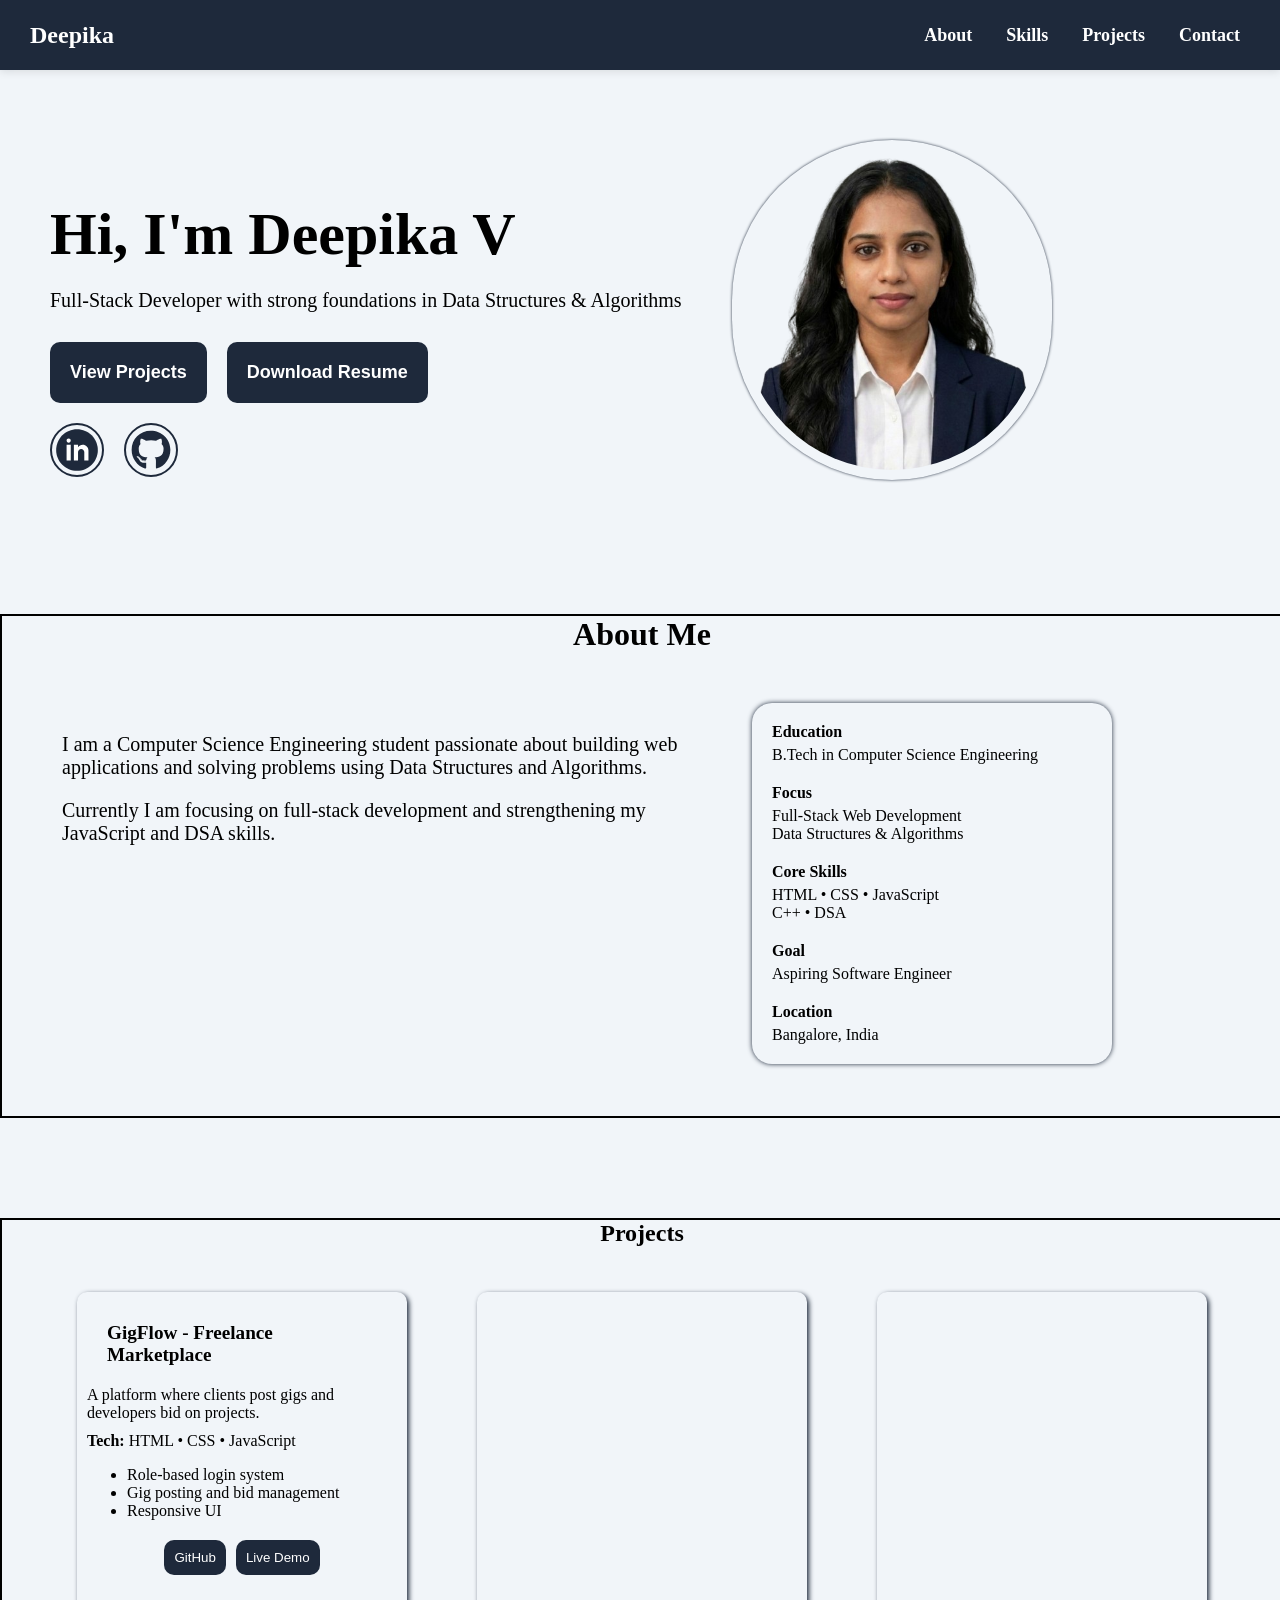
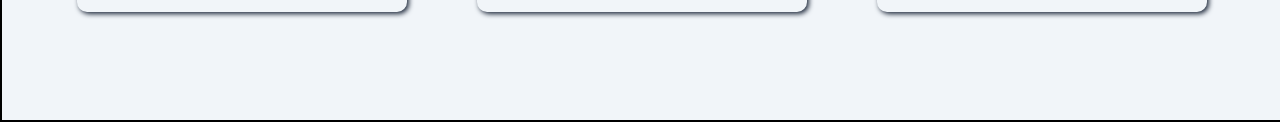
==== portfolio.html @ db2b68df "Created about section" ====
<!DOCTYPE html>
<html lang="en">

<head>
    <meta charset="UTF-8">
    <meta name="viewport" content="width=device-width, initial-scale=1.0">
    <title>Document</title>

    <link rel="stylesheet" href="portfolio.css">
</head>

<body>
    <div class="whole">
        <div class="navbar">
            <div class="leftNavbar"><a class="name">Deepika</a></div>
            <div class="rightNavbar">
                <a href="" class="about rightNav">About</a>
                <a href="" class="skills  rightNav">Skills</a>
                <a href="" class="projects rightNav">Projects</a>
                <a href="" class="contact rightNav">Contact</a>



            </div>

        </div>

        <div class="main">

            <!-- Hero Section -->
            <div class="hero">
                <div class="left">
                    <div class="greetings">Hi, I'm Deepika V</div>
                    <div class="position">Full-Stack Developer with strong foundations in Data Structures & Algorithms
                    </div>
                    <div class="buttons">
                        <button class="projectButton btn">View Projects</button>
                        <button class="projectButton btn">Download Resume</button>
                    </div>
                    <div class="logos">
                        <img class="linkedIn logo" src="Images/Logos/linkedIn (2).svg" alt="">
                        <img class="gitHub logo" src="Images/Logos/gitHub.svg" alt="">
                    </div>
                </div>
                <div class="right">
                    <img src="Images/Profile/Profile1.png" alt="" class="profile">
                </div>
            </div>

            <!-- About section -->
            <div class="aboutSection">
                <div class="aboutHeading">
                    <div class="aboutTitle"> About Me</div>

                </div>
                <div class="aboutData">
                    <div class="introduction">
                        <div class="aboutDetails">
                            <div class="detail1">I am a Computer Science Engineering student passionate about building
                                web applications and
                                solving problems using Data Structures and Algorithms.
                            </div>
                            <div class="detail2">
                                Currently I am focusing on full-stack development and strengthening my JavaScript and
                                DSA skills.</div>
                        </div>

                    </div>


                    <div class="information">
                        <div class="education">
                            <div class="educationHeading"> Education</div>
                            <div class="educationDetails">
                                B.Tech in Computer Science Engineering
                            </div>

                        </div>

                        <div class="focus">
                            <div class="focusHeading">
                                Focus
                            </div>
                            <div class="focus1">
                                Full-Stack Web Development
                            </div>
                            <div class="focus2">Data Structures & Algorithms</div>
                        </div>

                        <div class="coreSkills">
                            <div class="coreSkillsHeading">
                               Core Skills
                            </div>
                            <div class="coreSkills1">HTML • CSS • JavaScript</div>
                            <div class="coreSkills2">C++ • DSA</div>
                        </div>

                        <div class="goal">
                            <div class="goalHeading">Goal</div>
                            <div class="goalDetails">
                                Aspiring Software Engineer
                            </div>
                        </div>

                        <div class="location">
                            <div class="locationHeading">Location</div>
                            <div class="locationDetails">Bangalore, India</div>
                        </div>
                    </div>

                </div>

            </div>


            <!-- Project Section -->
            <div class="projectSection">
                <div class="ProjectsHeading">
                    <div class="heading">Projects</div>
                </div>
                <div class="projectCards">
                    <div class="projectCard projectCard1">
                        <div class="projectTitle">GigFlow - Freelance Marketplace</div>
                        <div class="projectDescription">A platform where clients post gigs and
                            developers bid on projects.</div>
                        <div class="projectTech">
                            <span class="tech">Tech:</span> HTML • CSS • JavaScript
                        </div>
                        <div class="projectInfo">
                            <ul class="info">

                                <li>Role-based login system</li>
                                <li>Gig posting and bid management</li>
                                <li>Responsive UI</li>
                            </ul>
                          
                        </div>
                        <div class="projectButtons">
                            <button class="projectGitHub projectGitHub1 "><a
                                    href="https://github.com/Deepikav123/Gig-flow-platform"
                                    class="git git1">GitHub</a></button>
                            <button class="projectDemo projectDemo1 "><a href="https://gigflowplatform.netlify.app"
                                    class="demo demo1">Live Demo</a></button>
                        </div>
                    </div>

                    <div class="projectCard projectCard2">

                    </div>
                    <div class="projectCard projectCard3">

                    </div>
                </div>

            </div>
        </div>
    </div>

    <script src="portfolio.js"></script>
</body>

</html>
---- portfolio.css ----
body {
    margin: 0px;
    padding: 0px;
    background-color: #f1f5f9;
}

.navbar {
    background-color: #1e293b;
    height: 70px;
    display: flex;
    justify-content: space-between;
    align-items: center;
    padding: 0px 30px;
    box-shadow: 0 2px 8px rgba(0, 0, 0, 0.1);
}

.leftNavbar {

    font-weight: bold;
    font-size: x-large;

}

.name {
    color: white;
    cursor: pointer;

}

.rightNavbar {
    display: flex;
    gap: 14px;
}

.rightNav {
    color: white;
    cursor: pointer;
    text-decoration: none;
    padding: 0px 10px;
    font-weight: bold;
    font-size: large;
}

.rightNav:hover {
    text-decoration: underline;
    font-size: larger;

}

/* Hero Section */

.hero {

    display: flex;
}

.left {
    margin-top: 130px;
    margin-left: 50px;
}

.right {
    margin: 70px 50px;
    /* margin-top: 70px; */
}

.profile {
    height: 320px;
    width: 300px;
    object-fit: cover;
    border-radius: 300px;
    box-shadow: 0px 0px 3px #1e293b;
    padding: 10px;
}

.greetings {
    font-weight: bolder;
    font-size: 60px;
    margin-bottom: 20px;
}

.position {
    /* font-weight: bold; */
    font-size: 20px;
}

.buttons {
    margin-top: 30px;
    display: flex;
    gap: 20px;
}

.btn {
    padding: 20px;
    border-radius: 10px;
    font-weight: bold;
    font-size: large;
    background-color: #1e293b;
    border: none;
    color: white;
}

.btn:hover {
    box-shadow: 1px 1px 3px #1e293b;
    cursor: pointer;
}

.logo {
    height: 50px;
    width: 50xp;
    border: 2px solid #1e293b;
    border-radius: 40px;
    /* padding: 6px; */
}

.logo:hover {
    box-shadow: 3px 3px 5px #1e293b;
}

.logos {
    margin-top: 20px;
    display: flex;
    gap: 20px;
}


/* About section */

.aboutSection {
    border: 2px solid black;
    height: 500px;
    width: 100%;
    margin-top: 60px;

}

.aboutData {
    margin: 50px 50px;
    display: flex;
    gap: 30px;
}

.aboutHeading {
    display: flex;
    justify-content: center;
    font-weight: bolder;
    font-size: xx-large;
}

.aboutDetails {
    padding: 10px;
    margin-top: 20px;

    font-size: 20px;
}

.detail1 {
    margin-bottom: 20px;
}

.introduction {
    width: 50vw;
}

.information {
    /* height: 300px; */
    width: 25vw;
    box-shadow: 0px 0px 5px #1e293b;
    border-radius: 20px;
    margin-left: 30px;
    padding: 20px;
    display: flex;
    flex-direction: column;
    gap: 20px;
}

.educationHeading,
.focusHeading,
.coreSkillsHeading,
.goalHeading,
.locationHeading {
    font-weight: bold;
    margin-bottom: 5px;
}
.information:hover {
    transform: translateY(-8px);
}






/* Project Section */
.projectSection {
    border: 2px solid black;
    height: 500px;
    width: 100%;
    margin-top: 100px;
}

.ProjectsHeading {
    display: flex;
    justify-content: center;
    font-weight: bolder;
    font-size: x-large;
}

.projectCards {

    height: 400px;
    margin: 25px 40px;
    display: grid;
    grid-template-columns: 1fr 1fr 1fr;
}

.projectCard {
    /* border: 1px solid  ; */
    box-shadow: 2px 2px 5px #1e293b;
    height: 300px;
    margin: 20px 35px;
    border-radius: 10px;
    padding: 10px;
}

.projectCard:hover {
    transform: translateY(-8px);
}



















/* Project Card */
.projectTitle {
    margin: 20px;
    font-weight: bold;
    font-size: larger;
}

.projectDescription {
    font-size: medium;
    margin-bottom: 10px;
}

.projectTech {
    font-size: medium;
    margin-bottom: 10px;

}

.tech {
    font-weight: bold;
}

.projectButtons {
    margin: 20px 0px;
    display: flex;
    justify-content: center;
    gap: 10px;
}

.git,
.demo {

    text-decoration: none;
    color: white;
}

.projectGitHub,
.projectDemo {
    padding: 10px;
    border-radius: 10px;
    border: none;
    background-color: #1e293b;
}

.projectGitHub:hover,
.projectDemo:hover {
    box-shadow: 3px 3px 3px #131924;

}
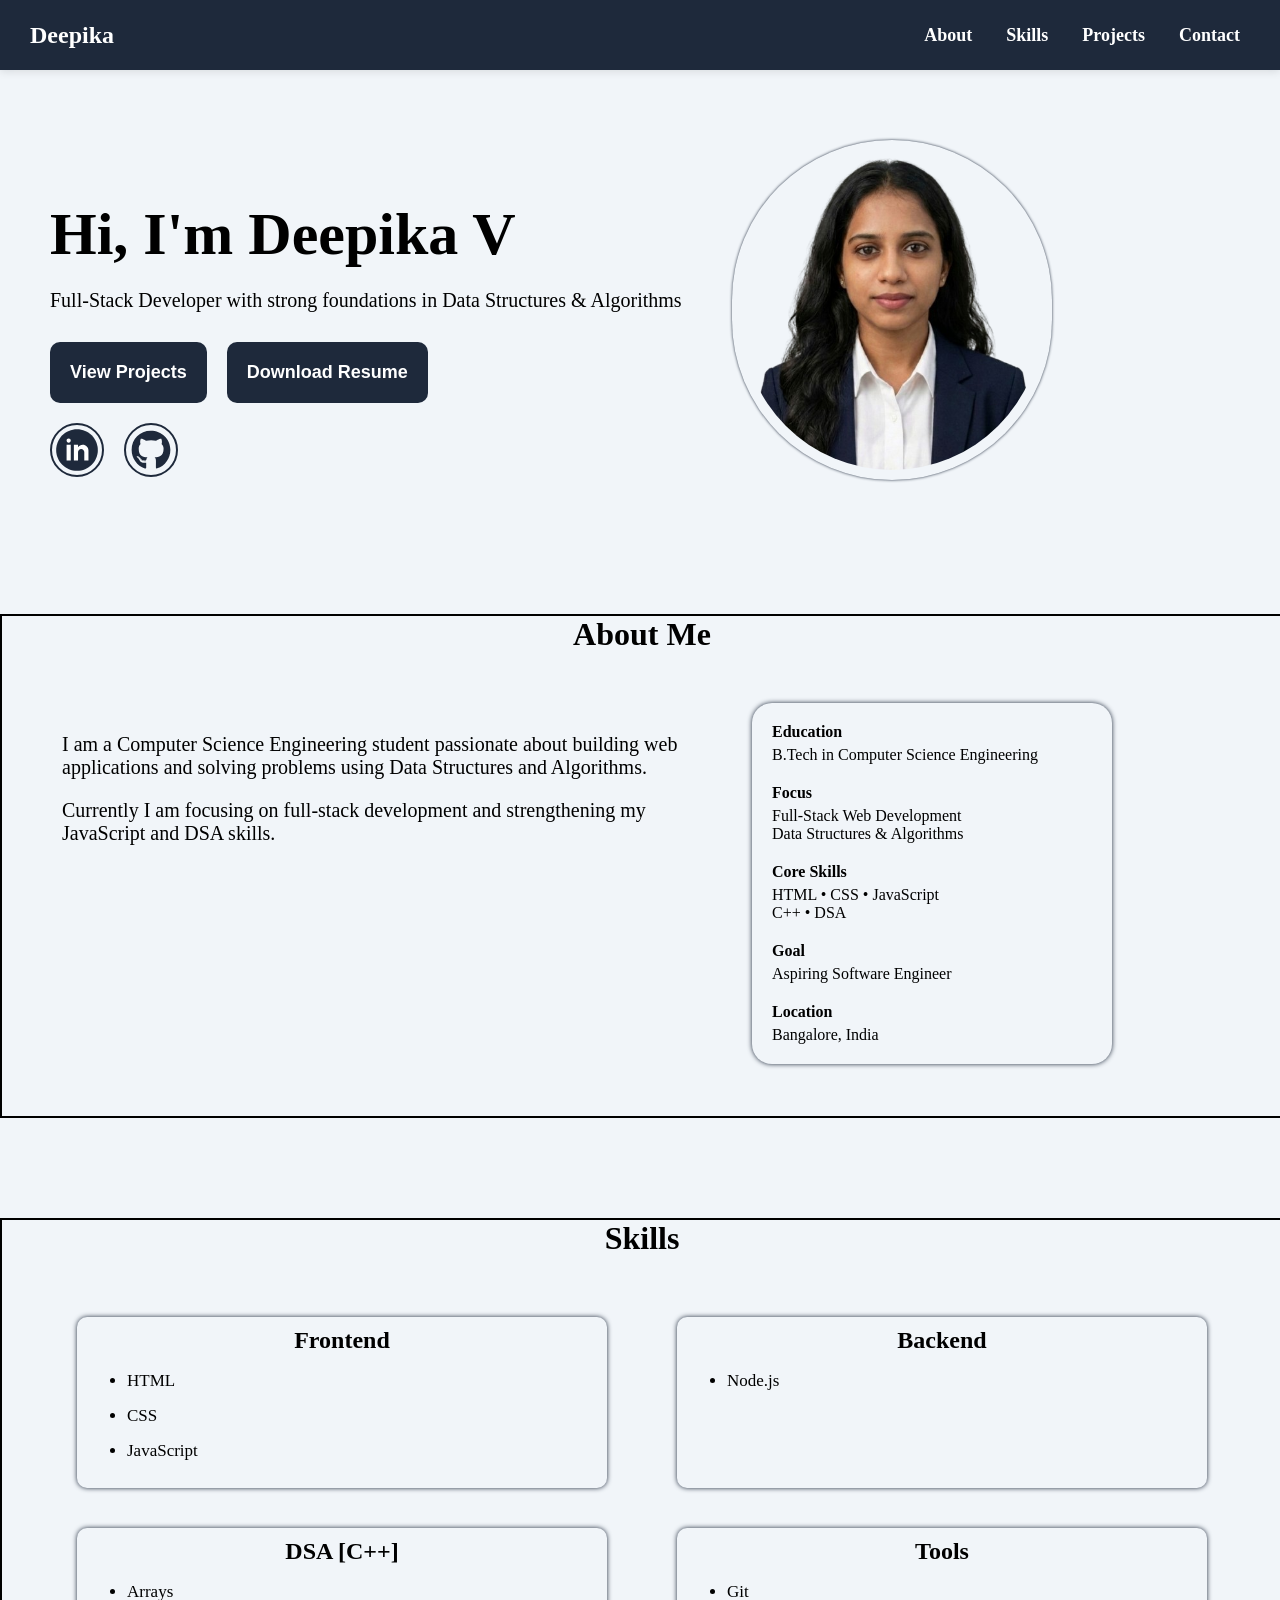
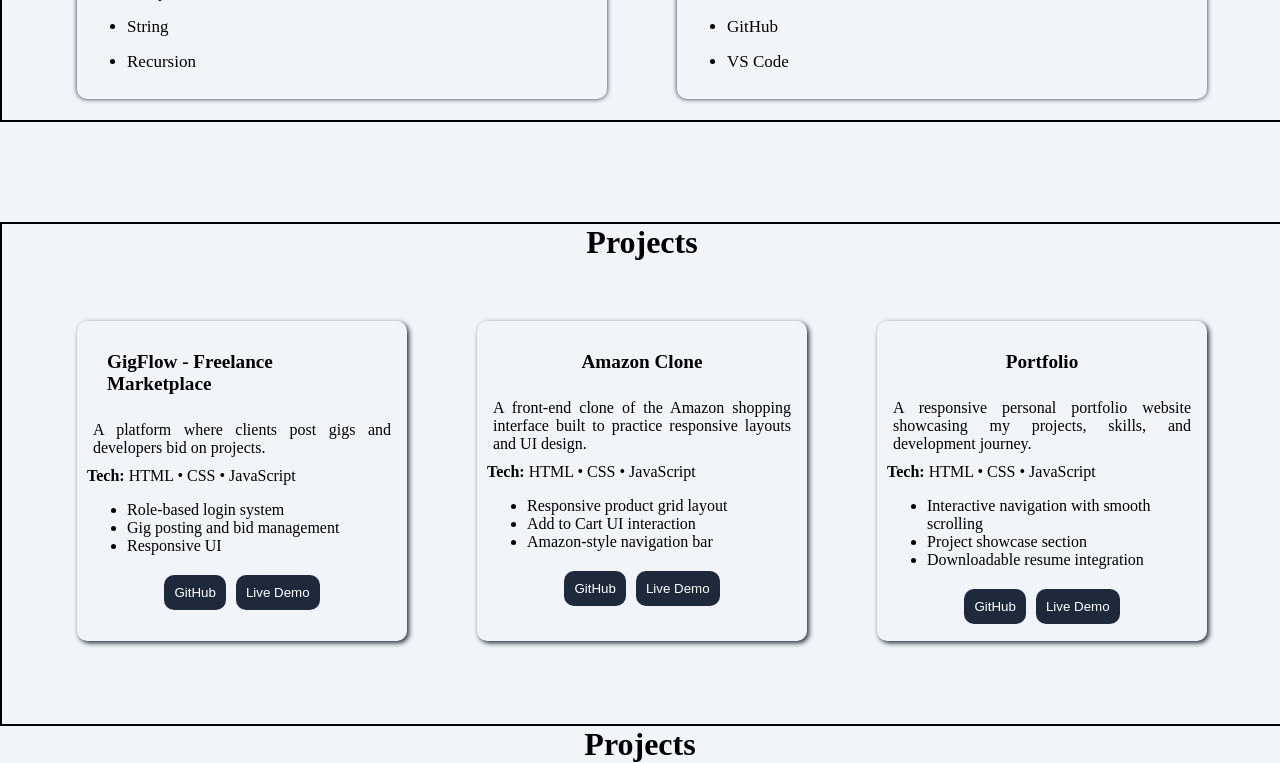
==== commit 2f017500: "Completed project and skill section" ====
--- a/portfolio.html
+++ b/portfolio.html
@@ -14,9 +14,9 @@
         <div class="navbar">
             <div class="leftNavbar"><a class="name">Deepika</a></div>
             <div class="rightNavbar">
-                <a href="" class="about rightNav">About</a>
-                <a href="" class="skills  rightNav">Skills</a>
-                <a href="" class="projects rightNav">Projects</a>
+                <a href="#about" class="about rightNav">About</a>
+                <a href="#skills" class="skills  rightNav">Skills</a>
+                <a href="#project" class="projects rightNav">Projects</a>
                 <a href="" class="contact rightNav">Contact</a>
 
 
@@ -48,7 +48,7 @@
             </div>
 
             <!-- About section -->
-            <div class="aboutSection">
+            <div class="aboutSection" id="about">
                 <div class="aboutHeading">
                     <div class="aboutTitle"> About Me</div>
 
@@ -89,7 +89,7 @@
 
                         <div class="coreSkills">
                             <div class="coreSkillsHeading">
-                               Core Skills
+                                Core Skills
                             </div>
                             <div class="coreSkills1">HTML • CSS • JavaScript</div>
                             <div class="coreSkills2">C++ • DSA</div>
@@ -112,15 +112,81 @@
 
             </div>
 
+            <!-- Skills Section -->
+            <div class="skillsSection" id="skills">
+                <div class="skillsHeading">
+                    <div class="heading">Skills</div>
+                </div>
+                <div class="skillCards">
+                    <div class="skillCard frontend">
+                        <div class="skillHeading">
+                            <div class="skillTitle">
+                                Frontend
+                            </div>
+                        </div>
+                        <ul class="skill">
+                            <li>HTML</li>
+                            <li>CSS</li>
+                            <li>JavaScript</li>
+                        </ul>
+                    </div>
+
+
+                    <div class="skillCard backend">
+                        <div class="skillHeading">
+                            <div class="skillTitle">
+                                Backend
+                            </div>
+                        </div>
+                        <ul class="skill">
+                            <li>Node.js</li>
+                        </ul>
+                    </div>
+
+
+
+                    <div class="skillCard dsa">
+                        <div class="skillHeading">
+                            <div class="skillTitle">
+                                DSA [C++]
+                            </div>
+                        </div>
+                        <ul class="skill">
+                            <li>Arrays</li>
+                            <li>String</li>
+                            <li>Recursion</li>
+                        </ul>
+                    </div>
+
+
+
+                    <div class="skillCard tools">
+                        <div class="skillHeading">
+                            <div class="skillTitle">
+                                Tools
+                            </div>
+                        </div>
+                        <ul class="skill">
+                            <li>Git</li>
+                            <li>GitHub</li>
+                            <li>VS Code</li>
+                        </ul>
+                    </div>
+                </div>
+
+
+            </div>
 
             <!-- Project Section -->
-            <div class="projectSection">
+            <div class="projectSection" id="project">
                 <div class="ProjectsHeading">
                     <div class="heading">Projects</div>
                 </div>
                 <div class="projectCards">
                     <div class="projectCard projectCard1">
-                        <div class="projectTitle">GigFlow - Freelance Marketplace</div>
+                        <div class="projectTitleHeading">
+                            <div class="projectTitle">GigFlow - Freelance Marketplace</div>
+                        </div>
                         <div class="projectDescription">A platform where clients post gigs and
                             developers bid on projects.</div>
                         <div class="projectTech">
@@ -133,7 +199,7 @@
                                 <li>Gig posting and bid management</li>
                                 <li>Responsive UI</li>
                             </ul>
-                          
+
                         </div>
                         <div class="projectButtons">
                             <button class="projectGitHub projectGitHub1 "><a
@@ -145,14 +211,71 @@
                     </div>
 
                     <div class="projectCard projectCard2">
+                        <div class="projectTitleHeading">
+
+                            <div class="projectTitle">Amazon Clone</div>
+                        </div>
+                        <div class="projectDescription">A front-end clone of the Amazon shopping interface built to
+                            practice responsive layouts and UI design.</div>
+                        <div class="projectTech">
+                            <span class="tech">Tech:</span> HTML • CSS • JavaScript
+                        </div>
+                        <div class="projectInfo">
+                            <ul class="info">
+
+                                <li>Responsive product grid layout</li>
+                                <li>Add to Cart UI interaction</li>
+                                <li>Amazon-style navigation bar</li>
+                            </ul>
+
+                        </div>
+                        <div class="projectButtons">
+                            <button class="projectGitHub projectGitHub1 "><a
+                                    href="https://github.com/Deepikav123/Amazon.git"
+                                    class="git git1">GitHub</a></button>
+                            <button class="projectDemo projectDemo1 "><a href="https://deepika-amazon-clone.netlify.app"
+                                    class="demo demo1">Live Demo</a></button>
+                        </div>
 
                     </div>
                     <div class="projectCard projectCard3">
-
-                    </div>
-                </div>
-
-            </div>
+                        <div class="projectTitleHeading">
+
+                            <div class="projectTitle">Portfolio</div>
+                        </div>
+                        <div class="projectDescription">A responsive personal portfolio website showcasing my projects,
+                            skills, and development journey.</div>
+                        <div class="projectTech">
+                            <span class="tech">Tech:</span> HTML • CSS • JavaScript
+                        </div>
+                        <div class="projectInfo">
+                            <ul class="info">
+
+                                <li>Interactive navigation with smooth scrolling</li>
+                                <li>Project showcase section</li>
+                                <li>Downloadable resume integration</li>
+                            </ul>
+
+                        </div>
+                        <div class="projectButtons">
+                            <button class="projectGitHub projectGitHub1 "><a
+                                    href="https://github.com/Deepikav123/Amazon.git"
+                                    class="git git1">GitHub</a></button>
+                            <button class="projectDemo projectDemo1 "><a href="https://deepika-amazon-clone.netlify.app"
+                                    class="demo demo1">Live Demo</a></button>
+                        </div>
+                    </div>
+                </div>
+
+            </div>
+
+
+            <!-- Contact Section -->
+             <div class="Section" id="project">
+                <div class="ProjectsHeading">
+                    <div class="heading">Projects</div>
+                </div>
+                </div>
         </div>
     </div>
 
--- a/portfolio.css
+++ b/portfolio.css
@@ -1,3 +1,7 @@
+html {
+    scroll-behavior: smooth;
+}
+
 body {
     margin: 0px;
     padding: 0px;
@@ -182,13 +186,56 @@
     font-weight: bold;
     margin-bottom: 5px;
 }
+
 .information:hover {
     transform: translateY(-8px);
 }
 
-
-
-
+/* Skill Section */
+.skillsSection {
+    border: 2px solid black;
+    height: 500px;
+    width: 100%;
+    margin-top: 100px;
+}
+
+.skillsHeading {
+    display: flex;
+    justify-content: center;
+    font-weight: bolder;
+    font-size: xx-large;
+}
+
+.skillCards {
+    height: 250px;
+    margin: 40px 40px;
+    display: grid;
+    grid-template-columns: 1fr 1fr;
+}
+
+.skillCard {
+    box-shadow: 0px 0px 5px #1e293b;
+  
+    margin: 20px 35px;
+    border-radius: 10px;
+    padding: 10px;
+}
+.skillHeading{
+    display: flex;
+    justify-content: center;
+    font-weight: bold;
+    font-size: x-large;
+}
+.skill{
+    display: flex;
+    flex-direction: column;
+    gap: 15px;
+    font-size: 17px;
+}
+
+.skillCard:hover{
+      transform: translateY(-8px);
+}
 
 
 /* Project Section */
@@ -203,13 +250,18 @@
     display: flex;
     justify-content: center;
     font-weight: bolder;
-    font-size: x-large;
+    font-size: xx-large;
+}
+
+.projectTitleHeading {
+    display: flex;
+    justify-content: center;
 }
 
 .projectCards {
 
     height: 400px;
-    margin: 25px 40px;
+    margin: 40px 40px;
     display: grid;
     grid-template-columns: 1fr 1fr 1fr;
 }
@@ -227,6 +279,11 @@
     transform: translateY(-8px);
 }
 
+.projectDescription {
+    text-align: justify;
+    margin: 6px;
+}
+
 
 
 
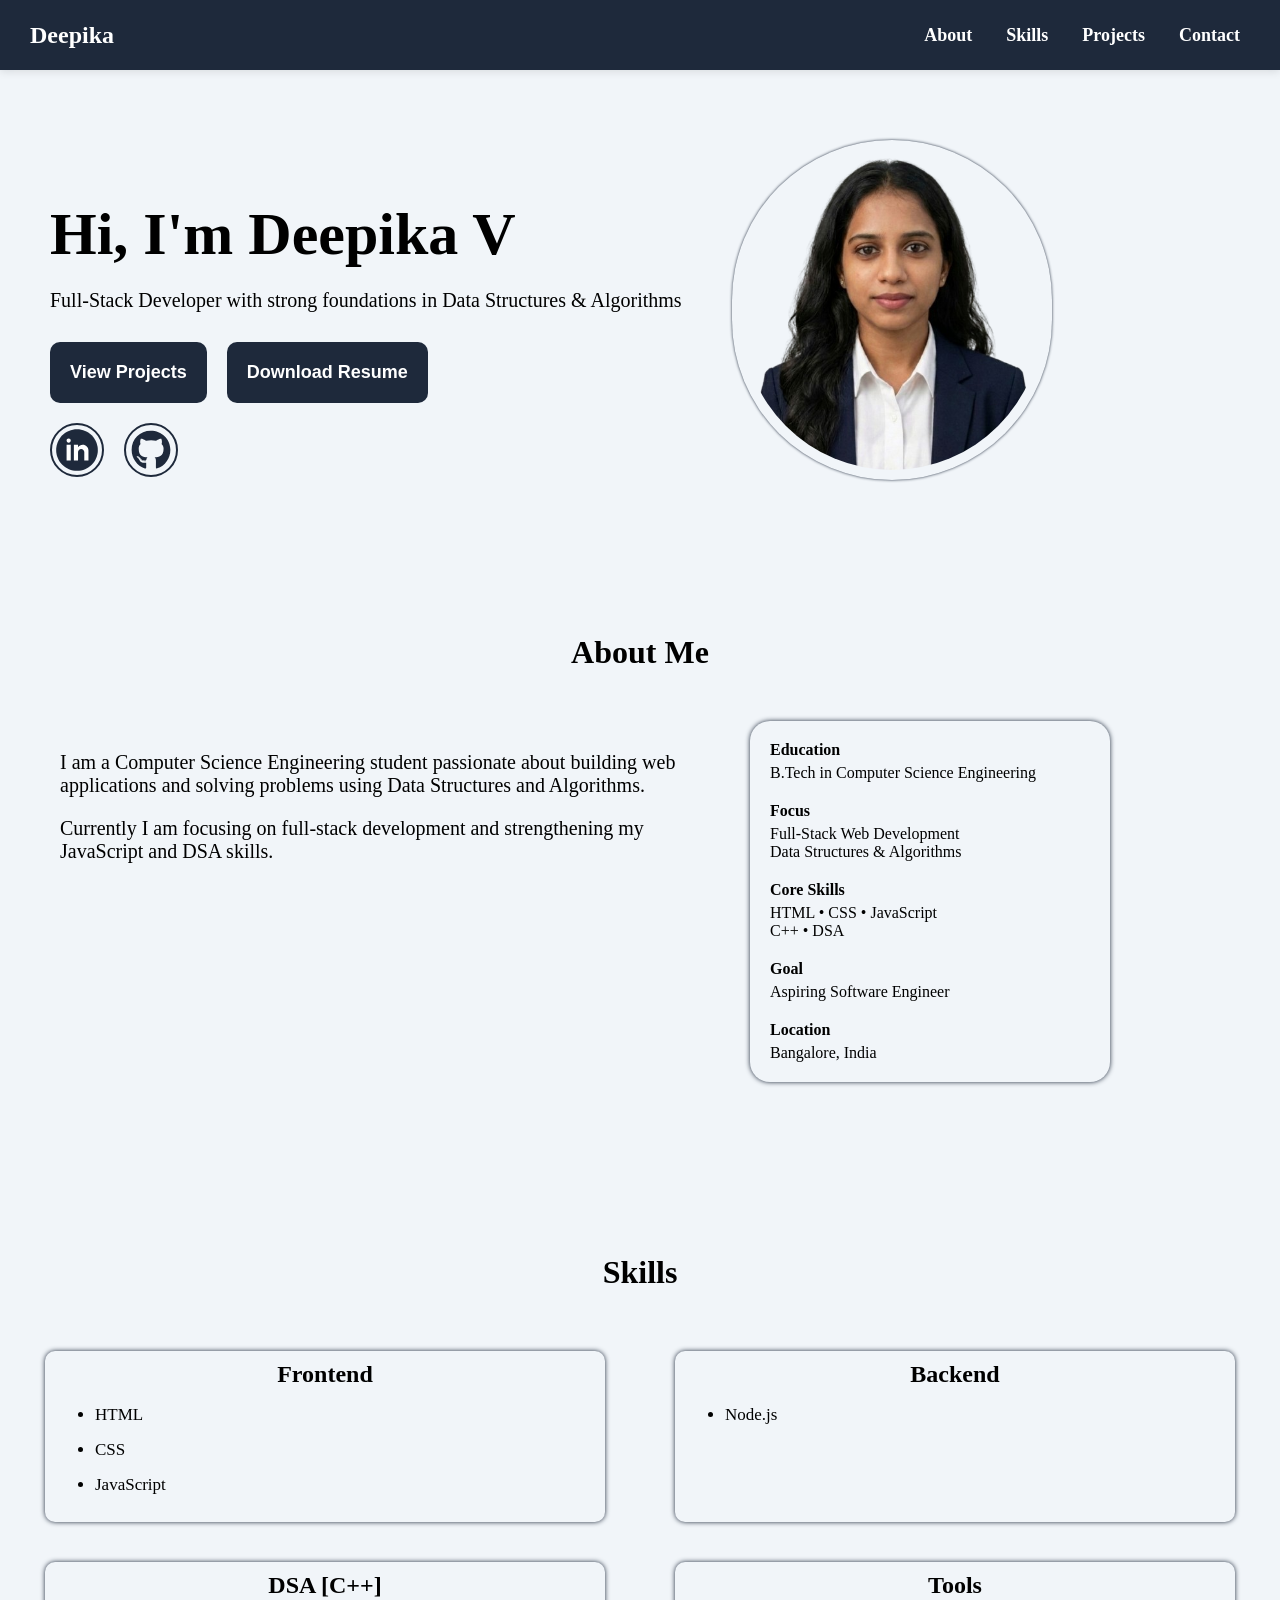
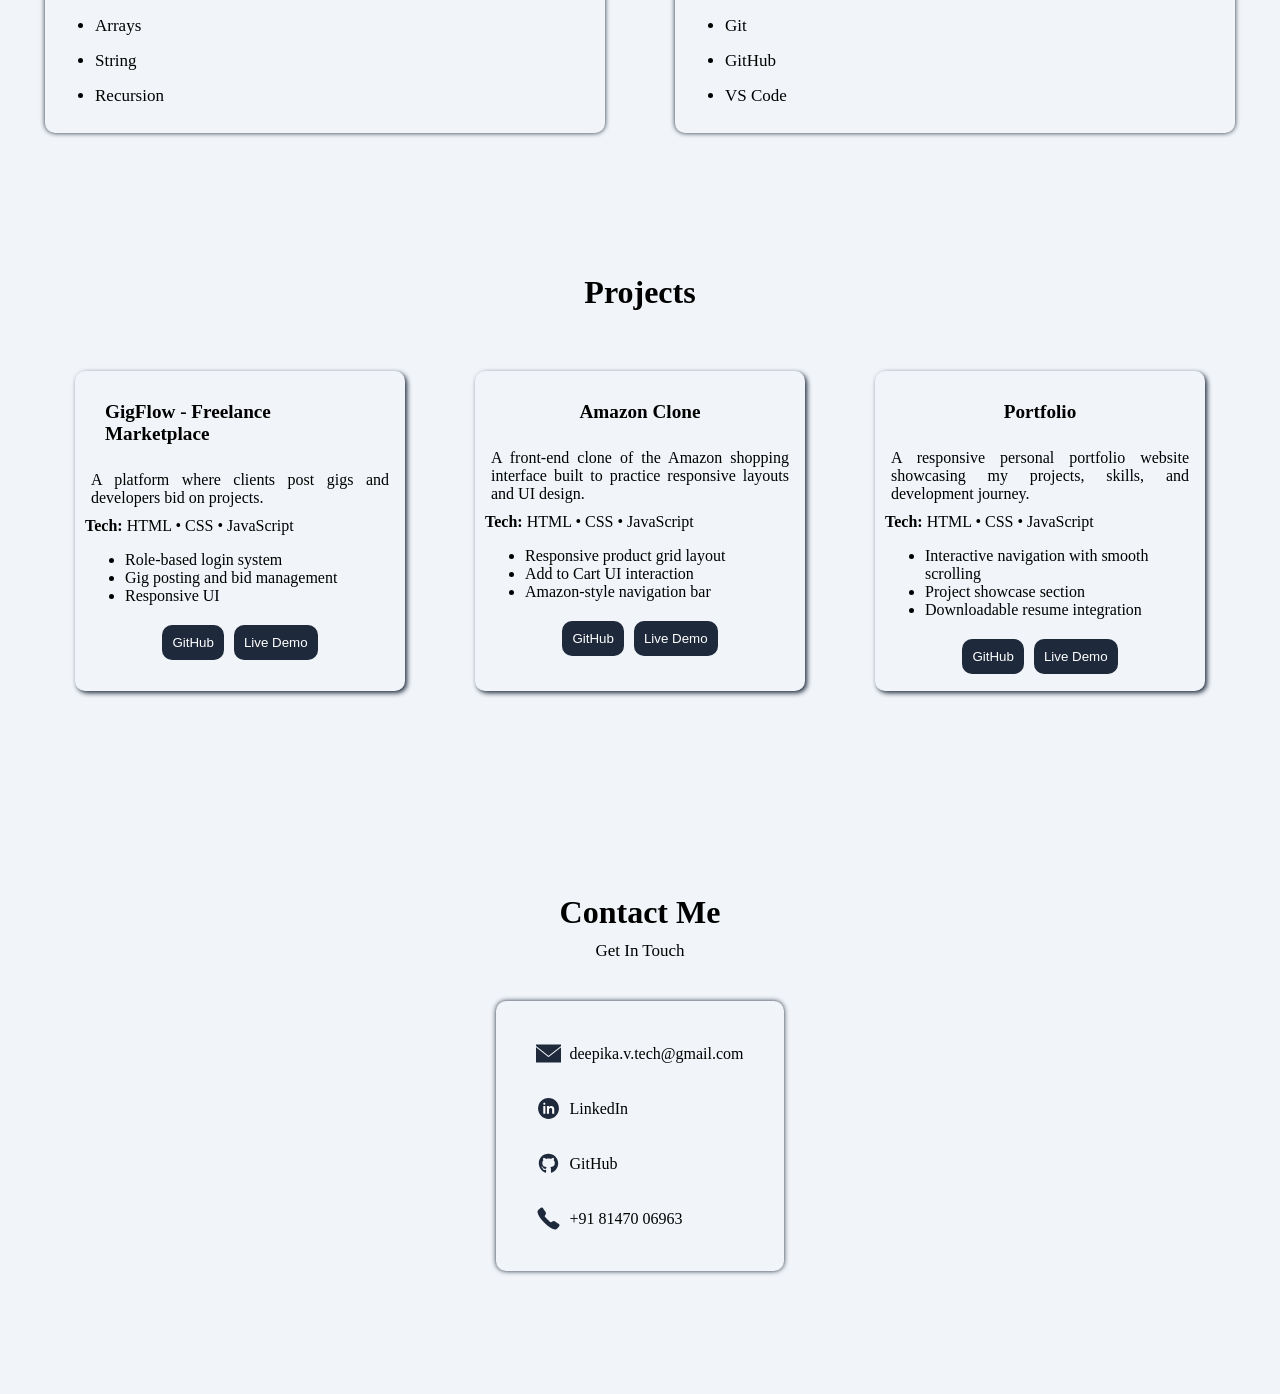
==== commit a8f546e0: "Completed contact section" ====
--- a/portfolio.html
+++ b/portfolio.html
@@ -17,7 +17,7 @@
                 <a href="#about" class="about rightNav">About</a>
                 <a href="#skills" class="skills  rightNav">Skills</a>
                 <a href="#project" class="projects rightNav">Projects</a>
-                <a href="" class="contact rightNav">Contact</a>
+                <a href="#contact" class="contact rightNav">Contact</a>
 
 
 
@@ -34,8 +34,11 @@
                     <div class="position">Full-Stack Developer with strong foundations in Data Structures & Algorithms
                     </div>
                     <div class="buttons">
-                        <button class="projectButton btn">View Projects</button>
-                        <button class="projectButton btn">Download Resume</button>
+                        <button class="projectButton btn"><a href="#project" class="viewButton">View
+                                Projects</a></button>
+                        <button class="projectButton btn"><a href="Deepika-Resume.pdf" download class="downloadButton">
+                               Download Resume
+                            </a></button>
                     </div>
                     <div class="logos">
                         <img class="linkedIn logo" src="Images/Logos/linkedIn (2).svg" alt="">
@@ -271,11 +274,45 @@
 
 
             <!-- Contact Section -->
-             <div class="Section" id="project">
-                <div class="ProjectsHeading">
-                    <div class="heading">Projects</div>
-                </div>
-                </div>
+            <div class="contactSection" id="contact">
+                <div class="ContactHeading">
+                    <div class="ContHeading">Contact Me</div>
+                    <div class="subHeading">Get In Touch</div>
+                </div>
+
+                <div class="contactCard">
+                    <div class="card">
+                        <div class="emailContacts">
+                            <img src="Images/Icons/Email.png" alt="" class="emailIcon Icon ">
+                            <div class="emailId">deepika.v.tech@gmail.com</div>
+                        </div>
+                        <div class="linkedInContacts">
+                            <img src="Images/Logos/linkedIn (2).svg" alt="" class="linkedInIcon Icon ">
+                            <div class="linkedInId">
+
+                                <a href="https://www.linkedin.com/in/deepikav09" target="_blank" class="link">
+                                    LinkedIn
+                                </a>
+                            </div>
+                        </div>
+                        <div class="gitHubContacts">
+                            <img src="Images/Logos/gitHub.svg" alt="" class="gitHubIcon Icon ">
+
+
+
+
+                            <a href="https://github.com/Deepikav123" target="_blank" class="link">
+                                GitHub
+                            </a>
+                        </div>
+                        <div class="phoneContacts">
+                            <img src="Images/Icons/phone.png" alt="" class="phoneIcon Icon ">
+                            <div class="phoneNumber">+91 81470 06963</div>
+                        </div>
+                    </div>
+
+                </div>
+            </div>
         </div>
     </div>
 
--- a/portfolio.css
+++ b/portfolio.css
@@ -82,7 +82,10 @@
     font-size: 60px;
     margin-bottom: 20px;
 }
-
+.viewButton,.downloadButton{
+    text-decoration: none;
+    color: white;
+}
 .position {
     /* font-weight: bold; */
     font-size: 20px;
@@ -131,7 +134,7 @@
 /* About section */
 
 .aboutSection {
-    border: 2px solid black;
+ padding-top: 20px;
     height: 500px;
     width: 100%;
     margin-top: 60px;
@@ -193,7 +196,7 @@
 
 /* Skill Section */
 .skillsSection {
-    border: 2px solid black;
+padding-top: 20px;
     height: 500px;
     width: 100%;
     margin-top: 100px;
@@ -208,39 +211,41 @@
 
 .skillCards {
     height: 250px;
-    margin: 40px 40px;
+    margin: 40px 10px;
     display: grid;
     grid-template-columns: 1fr 1fr;
 }
 
 .skillCard {
     box-shadow: 0px 0px 5px #1e293b;
-  
+
     margin: 20px 35px;
     border-radius: 10px;
     padding: 10px;
 }
-.skillHeading{
+
+.skillHeading {
     display: flex;
     justify-content: center;
     font-weight: bold;
     font-size: x-large;
 }
-.skill{
+
+.skill {
     display: flex;
     flex-direction: column;
     gap: 15px;
     font-size: 17px;
 }
 
-.skillCard:hover{
-      transform: translateY(-8px);
+.skillCard:hover {
+    transform: translateY(-8px);
 }
 
 
 /* Project Section */
 .projectSection {
-    border: 2px solid black;
+padding-top: 20px;
     height: 500px;
     width: 100%;
     margin-top: 100px;
@@ -286,22 +291,6 @@
 
 
 
-
-
-
-
-
-
-
-
-
-
-
-
-
-
-
-
 /* Project Card */
 .projectTitle {
     margin: 20px;
@@ -350,4 +339,73 @@
 .projectDemo:hover {
     box-shadow: 3px 3px 3px #131924;
 
+}
+
+/* Contact Section */
+.contactSection {
+padding-top: 20px;
+    height: 500px;
+    width: 100%;
+    margin-top: 100px;
+}
+
+.ContactHeading {
+    display: flex;
+    flex-direction: column;
+    align-items: center;
+    gap: 10px;
+}
+
+.ContHeading {
+    font-weight: bolder;
+    font-size: xx-large;
+}
+
+.subHeading {
+    font-size: 17px;
+}
+
+.contactCard {
+    display: flex;
+    justify-content: center;
+}
+
+.card {
+   border-radius: 10px;
+    box-shadow: 0px 0px 5px #1e293b;
+    margin: 40px;
+    padding: 40px;
+    display: flex;
+    flex-direction: column;
+    gap: 30px;
+}
+
+.emailContacts,
+.linkedInContacts,
+.gitHubContacts,
+.phoneContacts {
+    display: flex;
+    align-items: center;
+    gap: 8px;
+}
+
+.Icon {
+    height: 25px;
+    width: 25px;
+}
+.link{
+    text-decoration: none;
+    color: black;
+}
+
+/* Responsivesness */
+
+/* Mobile */
+@media (max-width: 768px) {
+
+}
+
+/* Small mobile */
+@media (max-width: 480px) {
+
 }
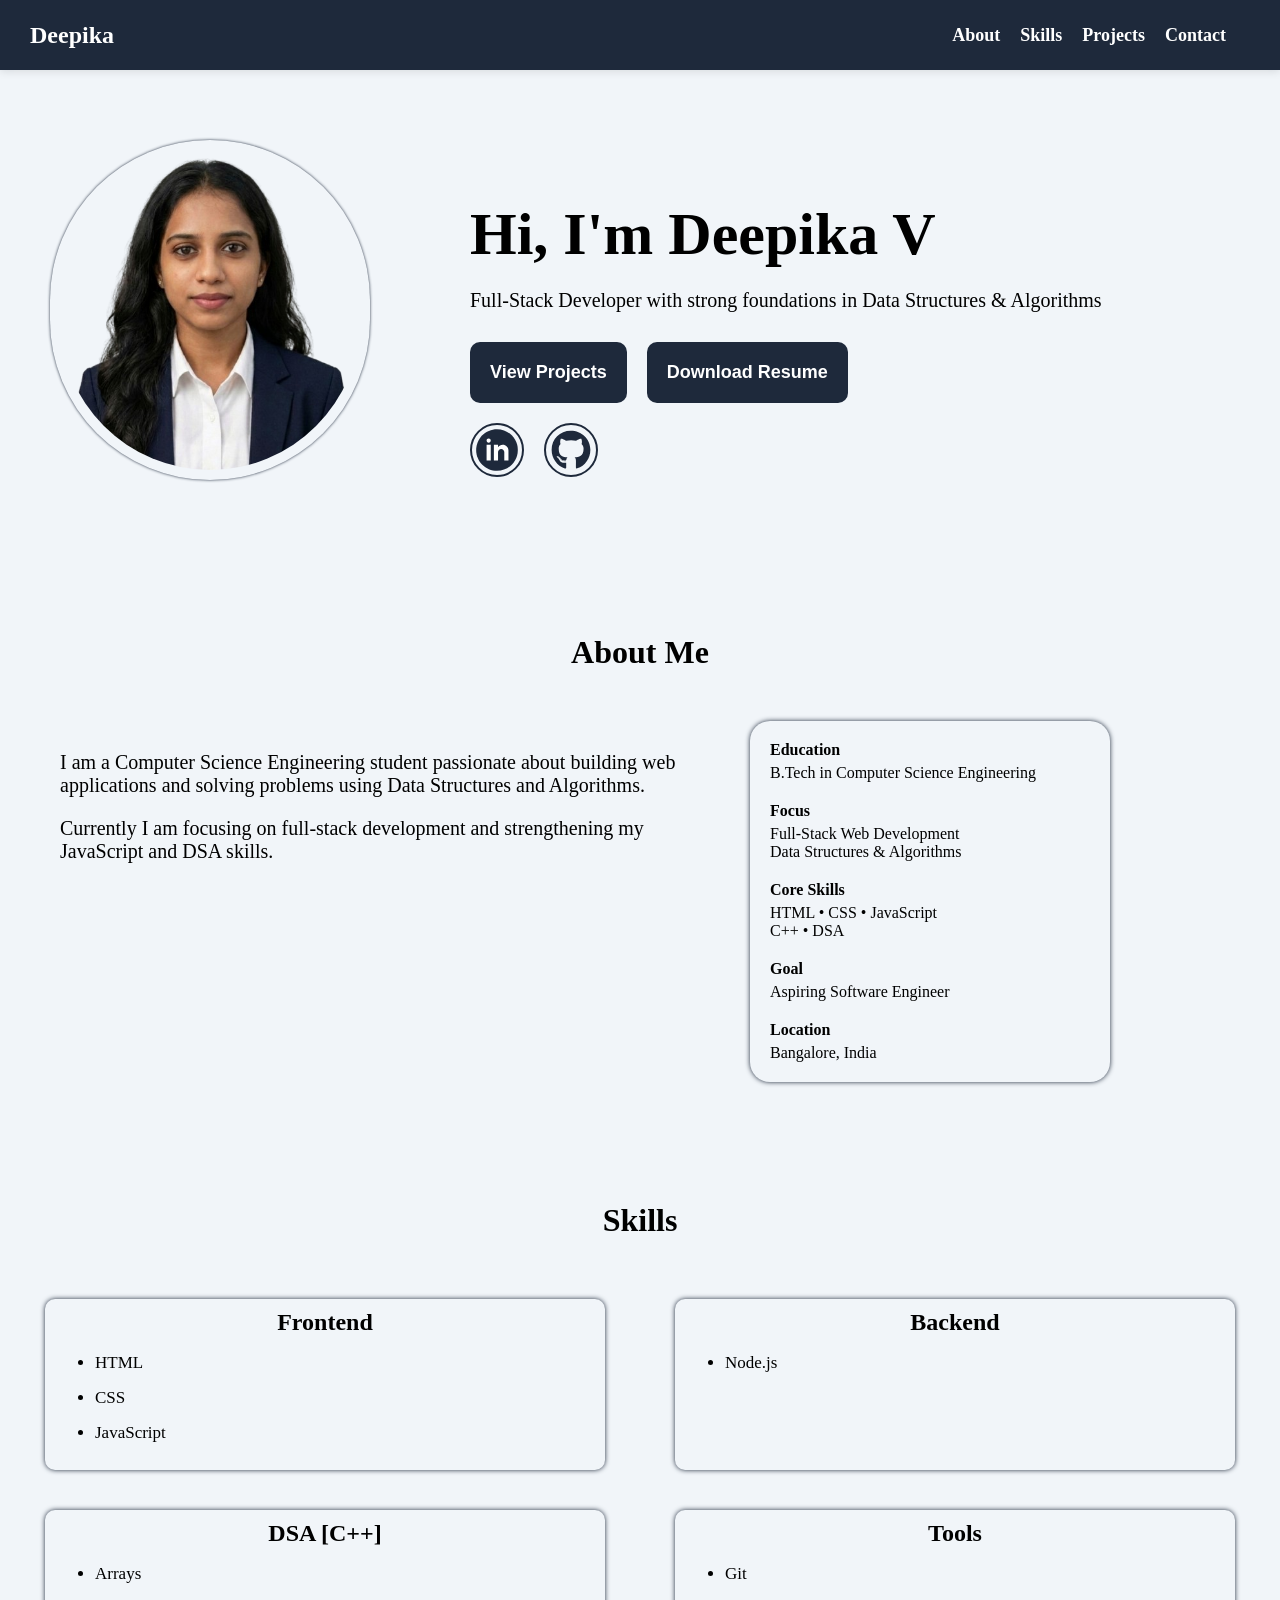
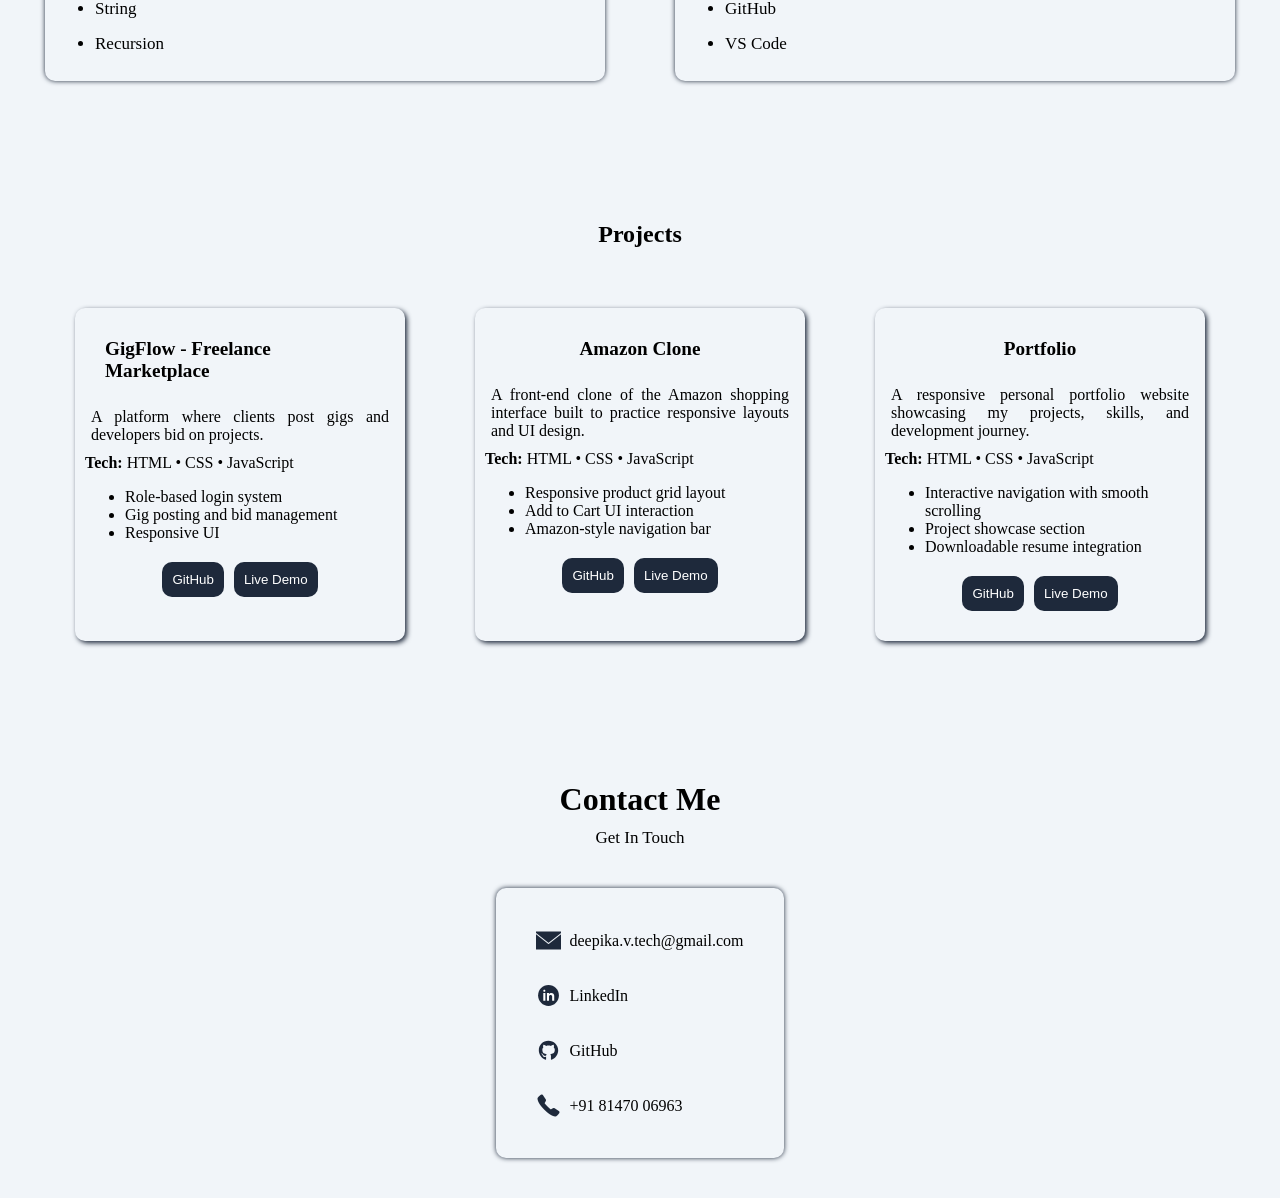
==== commit eb3b831a: "Made it responsive" ====
--- a/portfolio.html
+++ b/portfolio.html
@@ -14,13 +14,19 @@
         <div class="navbar">
             <div class="leftNavbar"><a class="name">Deepika</a></div>
             <div class="rightNavbar">
-                <a href="#about" class="about rightNav">About</a>
-                <a href="#skills" class="skills  rightNav">Skills</a>
-                <a href="#project" class="projects rightNav">Projects</a>
-                <a href="#contact" class="contact rightNav">Contact</a>
-
-
-
+                <div class="rightNavlinks">
+                    <a href="#about" class="about rightNav">About</a>
+                    <a href="#skills" class="skills  rightNav">Skills</a>
+                    <a href="#project" class="projects rightNav">Projects</a>
+                    <a href="#contact" class="contact rightNav">Contact</a>
+                </div>
+
+                <div class="hamburger">
+                    <img src="Images/Icons/hamburger-menu.svg" alt="" class="hamburgerIcon">
+                    <img src="Images/Icons/close.png" alt="" class="closeIcon">
+
+
+                </div>
             </div>
 
         </div>
@@ -29,6 +35,9 @@
 
             <!-- Hero Section -->
             <div class="hero">
+                <div class="right">
+                    <img src="Images/Profile/Profile1.png" alt="" class="profile">
+                </div>
                 <div class="left">
                     <div class="greetings">Hi, I'm Deepika V</div>
                     <div class="position">Full-Stack Developer with strong foundations in Data Structures & Algorithms
@@ -37,16 +46,13 @@
                         <button class="projectButton btn"><a href="#project" class="viewButton">View
                                 Projects</a></button>
                         <button class="projectButton btn"><a href="Deepika-Resume.pdf" download class="downloadButton">
-                               Download Resume
+                                Download Resume
                             </a></button>
                     </div>
                     <div class="logos">
                         <img class="linkedIn logo" src="Images/Logos/linkedIn (2).svg" alt="">
                         <img class="gitHub logo" src="Images/Logos/gitHub.svg" alt="">
                     </div>
-                </div>
-                <div class="right">
-                    <img src="Images/Profile/Profile1.png" alt="" class="profile">
                 </div>
             </div>
 
@@ -70,47 +76,47 @@
 
                     </div>
 
-
-                    <div class="information">
-                        <div class="education">
-                            <div class="educationHeading"> Education</div>
-                            <div class="educationDetails">
-                                B.Tech in Computer Science Engineering
-                            </div>
-
-                        </div>
-
-                        <div class="focus">
-                            <div class="focusHeading">
-                                Focus
-                            </div>
-                            <div class="focus1">
-                                Full-Stack Web Development
-                            </div>
-                            <div class="focus2">Data Structures & Algorithms</div>
-                        </div>
-
-                        <div class="coreSkills">
-                            <div class="coreSkillsHeading">
-                                Core Skills
-                            </div>
-                            <div class="coreSkills1">HTML • CSS • JavaScript</div>
-                            <div class="coreSkills2">C++ • DSA</div>
-                        </div>
-
-                        <div class="goal">
-                            <div class="goalHeading">Goal</div>
-                            <div class="goalDetails">
-                                Aspiring Software Engineer
-                            </div>
-                        </div>
-
-                        <div class="location">
-                            <div class="locationHeading">Location</div>
-                            <div class="locationDetails">Bangalore, India</div>
-                        </div>
-                    </div>
-
+                    <div class="info">
+                        <div class="information">
+                            <div class="education">
+                                <div class="educationHeading"> Education</div>
+                                <div class="educationDetails">
+                                    B.Tech in Computer Science Engineering
+                                </div>
+
+                            </div>
+
+                            <div class="focus">
+                                <div class="focusHeading">
+                                    Focus
+                                </div>
+                                <div class="focus1">
+                                    Full-Stack Web Development
+                                </div>
+                                <div class="focus2">Data Structures & Algorithms</div>
+                            </div>
+
+                            <div class="coreSkills">
+                                <div class="coreSkillsHeading">
+                                    Core Skills
+                                </div>
+                                <div class="coreSkills1">HTML • CSS • JavaScript</div>
+                                <div class="coreSkills2">C++ • DSA</div>
+                            </div>
+
+                            <div class="goal">
+                                <div class="goalHeading">Goal</div>
+                                <div class="goalDetails">
+                                    Aspiring Software Engineer
+                                </div>
+                            </div>
+
+                            <div class="location">
+                                <div class="locationHeading">Location</div>
+                                <div class="locationDetails">Bangalore, India</div>
+                            </div>
+                        </div>
+                    </div>
                 </div>
 
             </div>
@@ -196,7 +202,7 @@
                             <span class="tech">Tech:</span> HTML • CSS • JavaScript
                         </div>
                         <div class="projectInfo">
-                            <ul class="info">
+                            <ul class="pInfo">
 
                                 <li>Role-based login system</li>
                                 <li>Gig posting and bid management</li>
@@ -224,7 +230,7 @@
                             <span class="tech">Tech:</span> HTML • CSS • JavaScript
                         </div>
                         <div class="projectInfo">
-                            <ul class="info">
+                            <ul class="pInfo">
 
                                 <li>Responsive product grid layout</li>
                                 <li>Add to Cart UI interaction</li>
@@ -252,7 +258,7 @@
                             <span class="tech">Tech:</span> HTML • CSS • JavaScript
                         </div>
                         <div class="projectInfo">
-                            <ul class="info">
+                            <ul class="pInfo">
 
                                 <li>Interactive navigation with smooth scrolling</li>
                                 <li>Project showcase section</li>
--- a/portfolio.css
+++ b/portfolio.css
@@ -8,6 +8,11 @@
     background-color: #f1f5f9;
 }
 
+
+
+
+
+
 .navbar {
     background-color: #1e293b;
     height: 70px;
@@ -34,6 +39,10 @@
 .rightNavbar {
     display: flex;
     gap: 14px;
+}
+
+.rightNavlinks {
+    display: flex;
 }
 
 .rightNav {
@@ -51,6 +60,16 @@
 
 }
 
+.hamburgerIcon {
+    height: 30px;
+    width: 30px;
+    display: none;
+}
+
+.closeIcon {
+    display: none;
+}
+
 /* Hero Section */
 
 .hero {
@@ -82,10 +101,13 @@
     font-size: 60px;
     margin-bottom: 20px;
 }
-.viewButton,.downloadButton{
+
+.viewButton,
+.downloadButton {
     text-decoration: none;
     color: white;
 }
+
 .position {
     /* font-weight: bold; */
     font-size: 20px;
@@ -131,11 +153,41 @@
 }
 
 
+
+
+
+
+
+
+
+
+
+
+
+
+
+
+/* Small mobile */
+@media (max-width: 480px) {}
+
+
+
+
+
+
+
+
+
+
+
+
+
+
 /* About section */
 
 .aboutSection {
- padding-top: 20px;
-    height: 500px;
+    padding-top: 20px;
+    /* height: 500px; */
     width: 100%;
     margin-top: 60px;
 
@@ -194,10 +246,17 @@
     transform: translateY(-8px);
 }
 
+
+
+
+
+
+
+
+
 /* Skill Section */
 .skillsSection {
-padding-top: 20px;
-    height: 500px;
+    padding-top: 20px;
     width: 100%;
     margin-top: 100px;
 }
@@ -210,7 +269,7 @@
 }
 
 .skillCards {
-    height: 250px;
+
     margin: 40px 10px;
     display: grid;
     grid-template-columns: 1fr 1fr;
@@ -243,10 +302,18 @@
 }
 
 
+
+
+
+
+
+
+
+
+
 /* Project Section */
 .projectSection {
-padding-top: 20px;
-    height: 500px;
+    padding-top: 20px;
     width: 100%;
     margin-top: 100px;
 }
@@ -255,7 +322,7 @@
     display: flex;
     justify-content: center;
     font-weight: bolder;
-    font-size: xx-large;
+    font-size: x-large;
 }
 
 .projectTitleHeading {
@@ -264,8 +331,6 @@
 }
 
 .projectCards {
-
-    height: 400px;
     margin: 40px 40px;
     display: grid;
     grid-template-columns: 1fr 1fr 1fr;
@@ -274,7 +339,6 @@
 .projectCard {
     /* border: 1px solid  ; */
     box-shadow: 2px 2px 5px #1e293b;
-    height: 300px;
     margin: 20px 35px;
     border-radius: 10px;
     padding: 10px;
@@ -341,10 +405,146 @@
 
 }
 
+
+
+
+/* Responsivesness */
+
+/* Mobile */
+@media (max-width: 768px) {
+    body {
+        /* background-color: pink; */
+    }
+
+    .rightNavlinks {
+        display: none;
+        flex-direction: column;
+    }
+
+    .hamburgerIcon {
+        display: initial;
+    }
+
+    .hero {
+        margin: 10px;
+        flex-direction: column;
+        align-items: center;
+    }
+
+    .right {
+        margin: 30px 20px;
+        /* margin-top: 70px; */
+    }
+
+    .profile {
+        height: 220px;
+        width: 200px;
+    }
+
+    .left {
+
+        margin-top: 0px;
+        display: flex;
+        flex-direction: column;
+        align-items: center;
+        margin-left: 0px;
+        padding: 8px;
+    }
+
+    .greetings {
+        font-weight: bolder;
+        font-size: 30px;
+        margin-bottom: 20px;
+    }
+
+    .btn {
+
+        padding: 10px 15px;
+        border-radius: 10px;
+        font-weight: bold;
+        font-size: medium;
+        background-color: #1e293b;
+        border: none;
+        color: white;
+
+    }
+
+    .position {
+        text-align: center;
+    }
+
+    /* About section  */
+    .aboutHeading {
+        font-size: x-large;
+    }
+
+    .introduction {
+        width: auto;
+    }
+
+    .aboutData {
+
+        margin: 30px 30px;
+        display: flex;
+        gap: 30px;
+
+        flex-direction: column;
+        text-align: center;
+    }
+
+    .aboutDetails {
+        padding: 5px;
+        margin-top: 10px;
+    }
+
+    .info {
+
+        display: flex;
+        justify-content: center;
+
+    }
+
+    .information {
+        width: auto;
+        margin-left: 0px;
+    }
+
+
+    /* Skill Section */
+    .skillCards {
+        /* height: 250px; */
+        margin: 20px 10px;
+        display: flex;
+        flex-direction: column;
+        
+    }
+
+    .skillCard {
+
+
+        margin: 20px 20px;
+
+        padding: 10px;
+    }
+
+
+    /* Project Section */
+    .projectCards {
+
+        grid-template-columns: 1fr;
+        margin: auto;
+    }
+
+}
+
+
+
+
+
 /* Contact Section */
 .contactSection {
-padding-top: 20px;
-    height: 500px;
+    padding-top: 20px;
+
     width: 100%;
     margin-top: 100px;
 }
@@ -371,7 +571,7 @@
 }
 
 .card {
-   border-radius: 10px;
+    border-radius: 10px;
     box-shadow: 0px 0px 5px #1e293b;
     margin: 40px;
     padding: 40px;
@@ -393,19 +593,8 @@
     height: 25px;
     width: 25px;
 }
-.link{
+
+.link {
     text-decoration: none;
     color: black;
-}
-
-/* Responsivesness */
-
-/* Mobile */
-@media (max-width: 768px) {
-
-}
-
-/* Small mobile */
-@media (max-width: 480px) {
-
 }
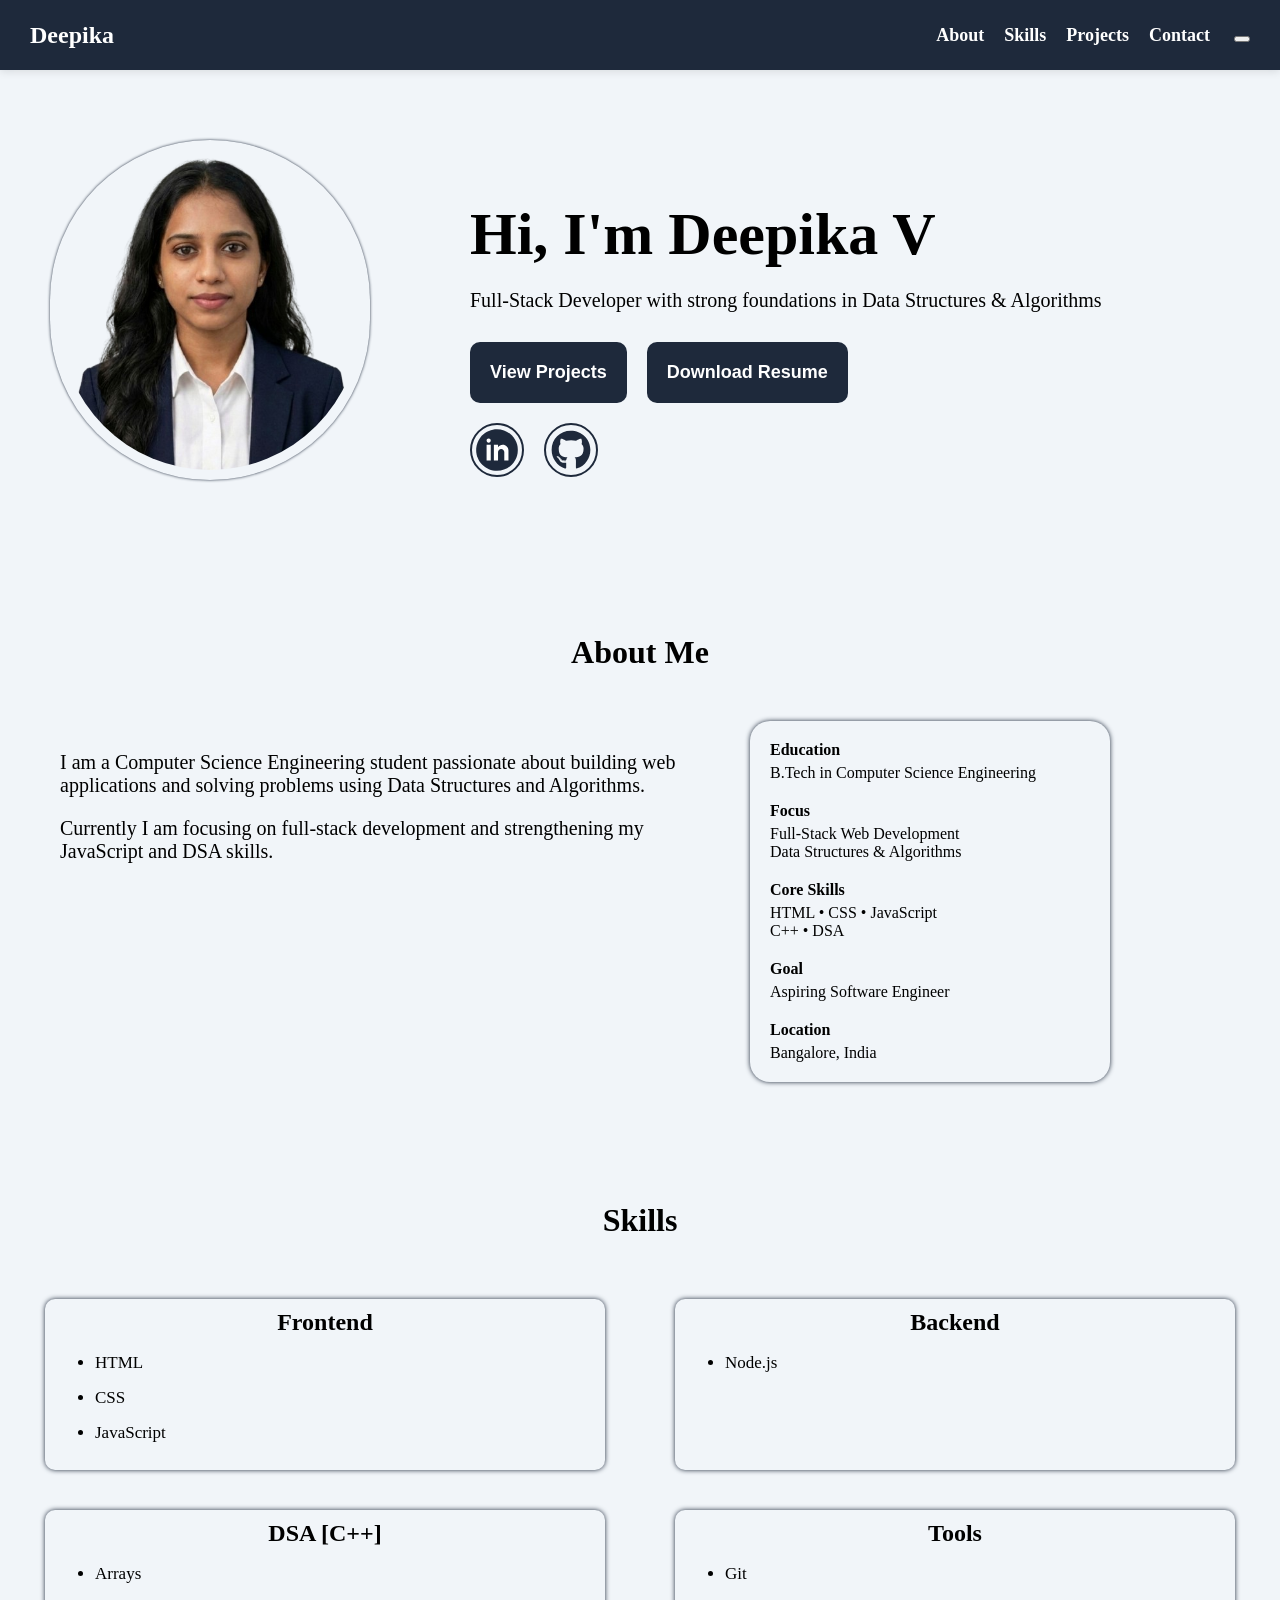
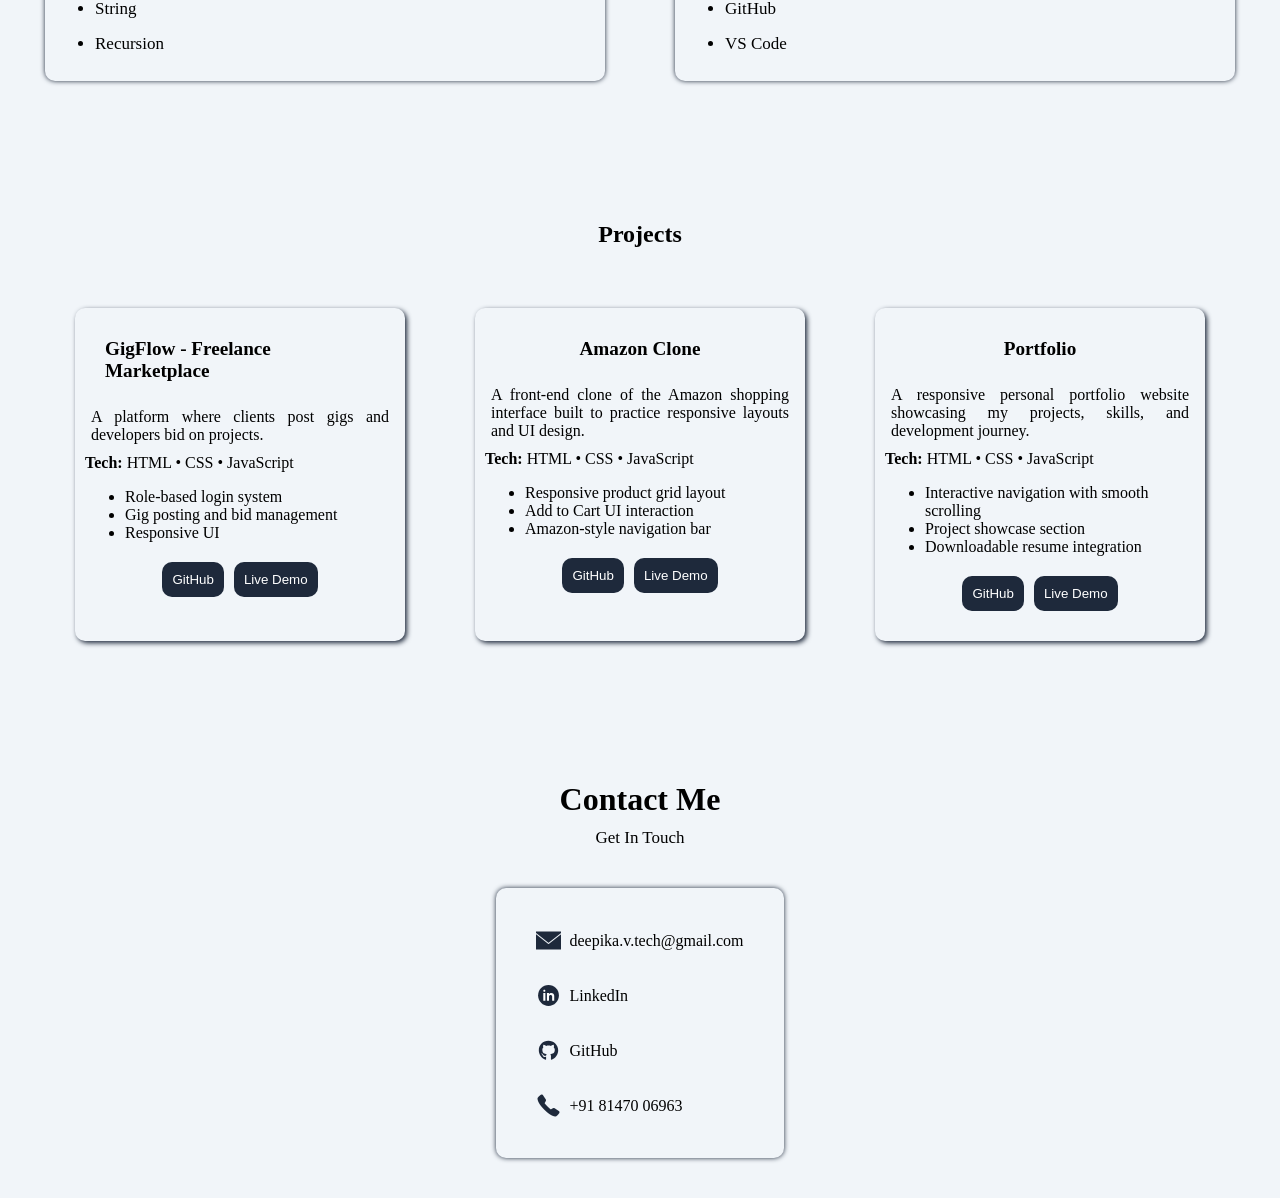
==== commit 7de11835: "Enhanced responsiveness" ====
--- a/portfolio.html
+++ b/portfolio.html
@@ -22,7 +22,8 @@
                 </div>
 
                 <div class="hamburger">
-                    <img src="Images/Icons/hamburger-menu.svg" alt="" class="hamburgerIcon">
+                 <button class="hamburgerButton"><img src="Images/Icons/hamburger-menu.svg" alt="" class="hamburgerIcon">
+                    </button>   
                     <img src="Images/Icons/close.png" alt="" class="closeIcon">
 
 
--- a/portfolio.css
+++ b/portfolio.css
@@ -154,35 +154,6 @@
 
 
 
-
-
-
-
-
-
-
-
-
-
-
-
-
-/* Small mobile */
-@media (max-width: 480px) {}
-
-
-
-
-
-
-
-
-
-
-
-
-
-
 /* About section */
 
 .aboutSection {
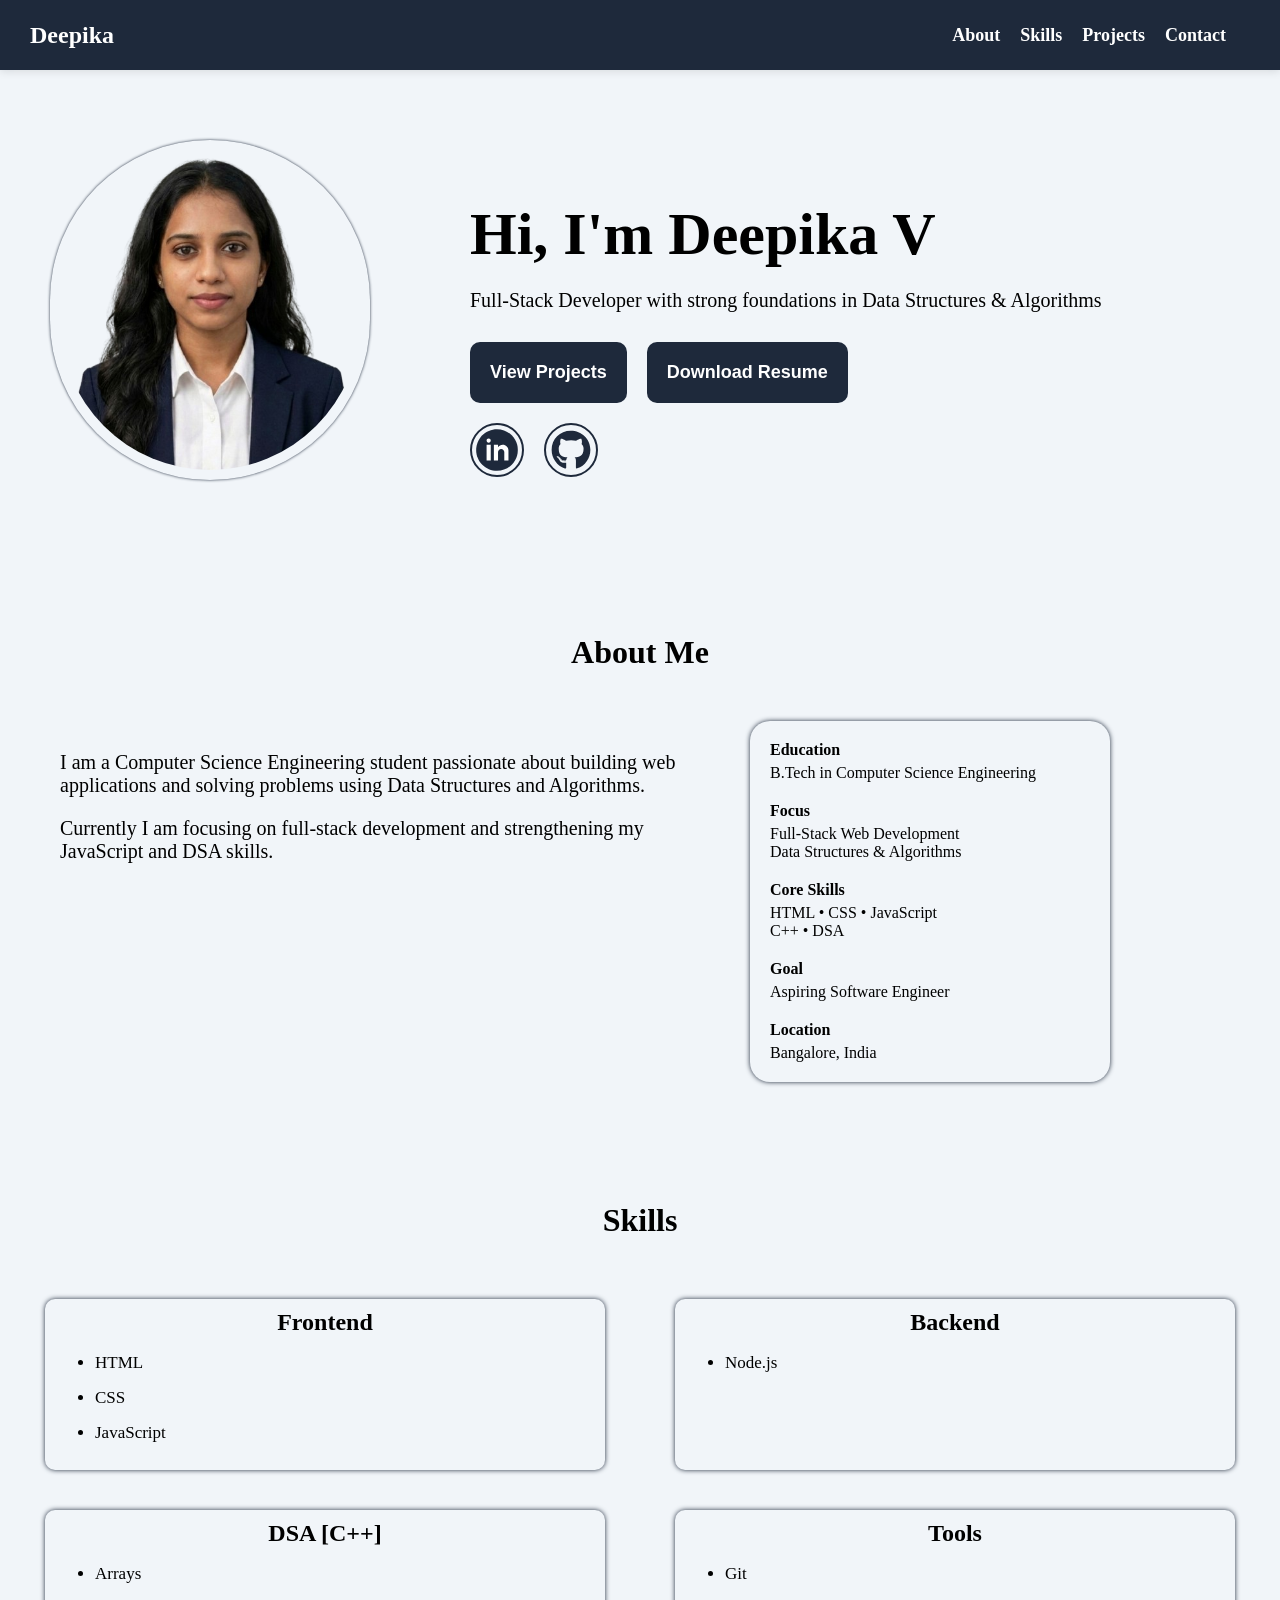
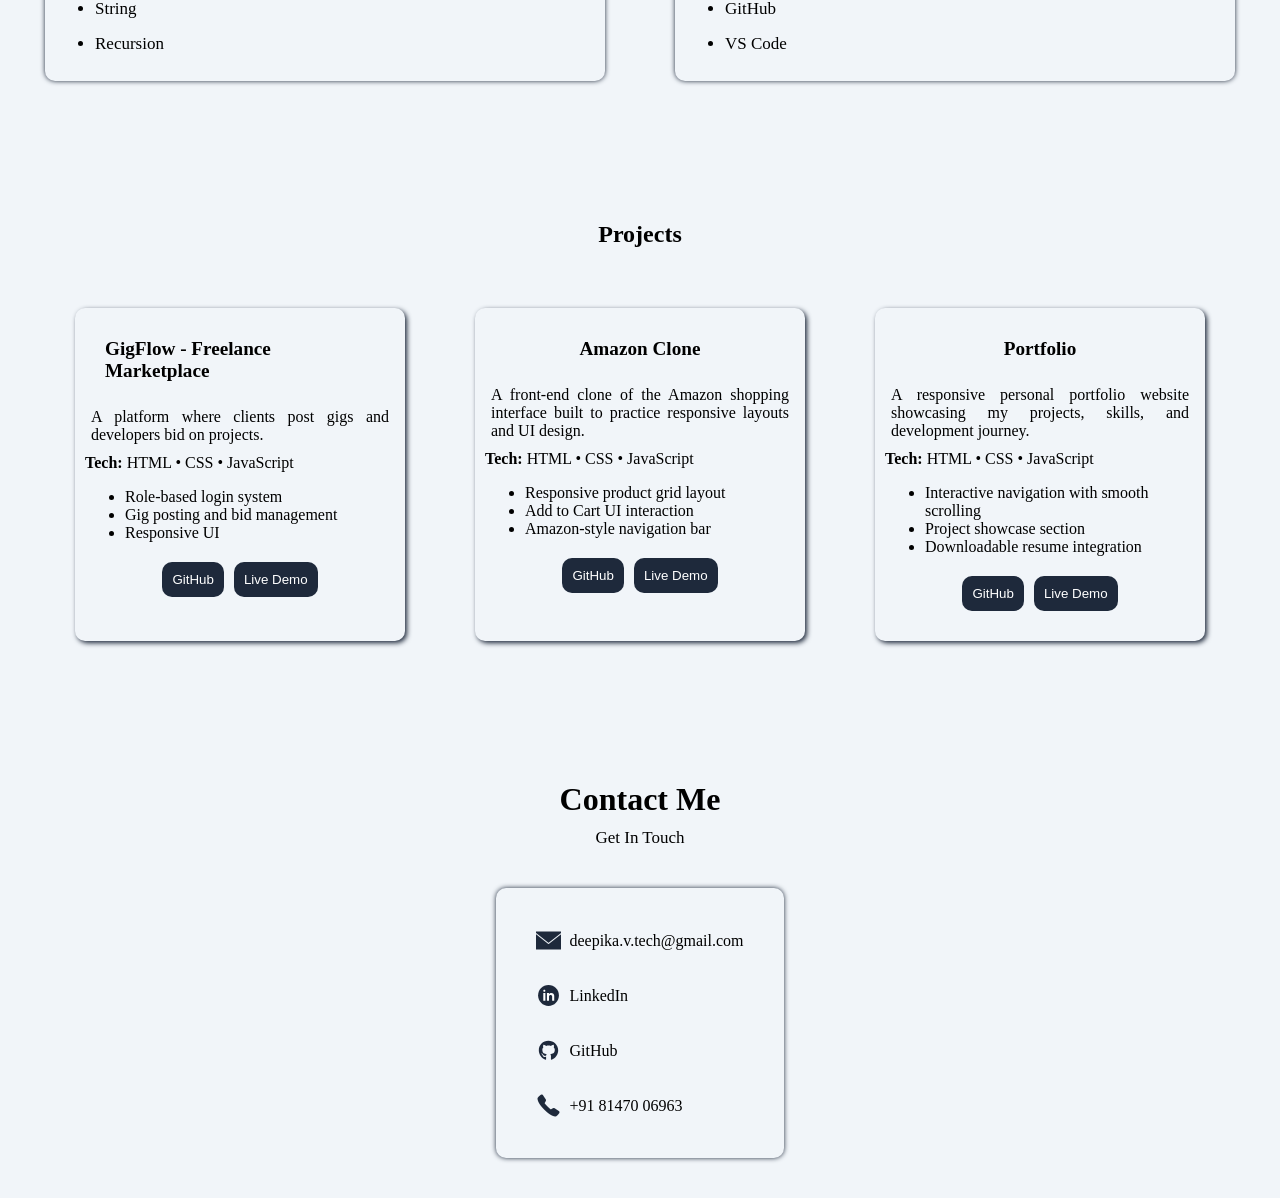
==== commit 8e84ed82: "Changed filename" ====
--- a/portfolio.html
+++ b/portfolio.html
@@ -15,6 +15,8 @@
             <div class="leftNavbar"><a class="name">Deepika</a></div>
             <div class="rightNavbar">
                 <div class="rightNavlinks">
+                          <button class="closeButton"><img src="Images/Icons/close.png" alt="" class="closeIcon">
+                    </button>
                     <a href="#about" class="about rightNav">About</a>
                     <a href="#skills" class="skills  rightNav">Skills</a>
                     <a href="#project" class="projects rightNav">Projects</a>
@@ -22,10 +24,10 @@
                 </div>
 
                 <div class="hamburger">
-                 <button class="hamburgerButton"><img src="Images/Icons/hamburger-menu.svg" alt="" class="hamburgerIcon">
-                    </button>   
-                    <img src="Images/Icons/close.png" alt="" class="closeIcon">
-
+                    <button class="hamburgerButton"><img src="Images/Icons/hamburger-menu.svg" alt=""
+                            class="hamburgerIcon">
+                    </button>
+              
 
                 </div>
             </div>
--- a/portfolio.css
+++ b/portfolio.css
@@ -61,12 +61,16 @@
 }
 
 .hamburgerIcon {
+
     height: 30px;
     width: 30px;
+}
+
+.hamburgerButton {
     display: none;
 }
 
-.closeIcon {
+.closeButton {
     display: none;
 }
 
@@ -136,7 +140,7 @@
 
 .logo {
     height: 50px;
-    width: 50xp;
+    width: 50px;
     border: 2px solid #1e293b;
     border-radius: 40px;
     /* padding: 6px; */
@@ -379,6 +383,70 @@
 
 
 
+
+/* Contact Section */
+.contactSection {
+    padding-top: 20px;
+
+    width: 100%;
+    margin-top: 100px;
+}
+
+.ContactHeading {
+    display: flex;
+    flex-direction: column;
+    align-items: center;
+    gap: 10px;
+}
+
+.ContHeading {
+    font-weight: bolder;
+    font-size: xx-large;
+}
+
+.subHeading {
+    font-size: 17px;
+}
+
+.contactCard {
+    display: flex;
+    justify-content: center;
+}
+
+.card {
+    border-radius: 10px;
+    box-shadow: 0px 0px 5px #1e293b;
+    margin: 40px;
+    padding: 40px;
+    display: flex;
+    flex-direction: column;
+    gap: 30px;
+}
+
+.emailContacts,
+.linkedInContacts,
+.gitHubContacts,
+.phoneContacts {
+    display: flex;
+    align-items: center;
+    gap: 8px;
+}
+
+.Icon {
+    height: 25px;
+    width: 25px;
+}
+
+.link {
+    text-decoration: none;
+    color: black;
+}
+
+
+
+
+
+
 /* Responsivesness */
 
 /* Mobile */
@@ -392,8 +460,45 @@
         flex-direction: column;
     }
 
-    .hamburgerIcon {
+    .hamburgerButton {
+        background-color: #1e293b;
+        border: none;
+    }
+
+    .hamburgerButton {
         display: initial;
+    }
+
+    .active .hamburgerButton {
+        display: none;
+    }
+
+    .active .closeButton {
+        display: initial;
+        background-color: #1e293b;
+        border: none;
+    }
+
+    .active .rightNavlinks {
+    background-color: white;
+        display: flex;
+gap: 20px;
+        position: absolute;
+        top: -10px;
+        right: -10px;
+        height: 200px;
+        width: 100px;
+    }
+
+    .rightNavbar {
+        flex-direction: column;
+        position: relative;
+    }
+
+
+    .rightNav {
+        color: black;
+
     }
 
     .hero {
@@ -487,7 +592,7 @@
         margin: 20px 10px;
         display: flex;
         flex-direction: column;
-        
+
     }
 
     .skillCard {
@@ -506,66 +611,4 @@
         margin: auto;
     }
 
-}
-
-
-
-
-
-/* Contact Section */
-.contactSection {
-    padding-top: 20px;
-
-    width: 100%;
-    margin-top: 100px;
-}
-
-.ContactHeading {
-    display: flex;
-    flex-direction: column;
-    align-items: center;
-    gap: 10px;
-}
-
-.ContHeading {
-    font-weight: bolder;
-    font-size: xx-large;
-}
-
-.subHeading {
-    font-size: 17px;
-}
-
-.contactCard {
-    display: flex;
-    justify-content: center;
-}
-
-.card {
-    border-radius: 10px;
-    box-shadow: 0px 0px 5px #1e293b;
-    margin: 40px;
-    padding: 40px;
-    display: flex;
-    flex-direction: column;
-    gap: 30px;
-}
-
-.emailContacts,
-.linkedInContacts,
-.gitHubContacts,
-.phoneContacts {
-    display: flex;
-    align-items: center;
-    gap: 8px;
-}
-
-.Icon {
-    height: 25px;
-    width: 25px;
-}
-
-.link {
-    text-decoration: none;
-    color: black;
 }
